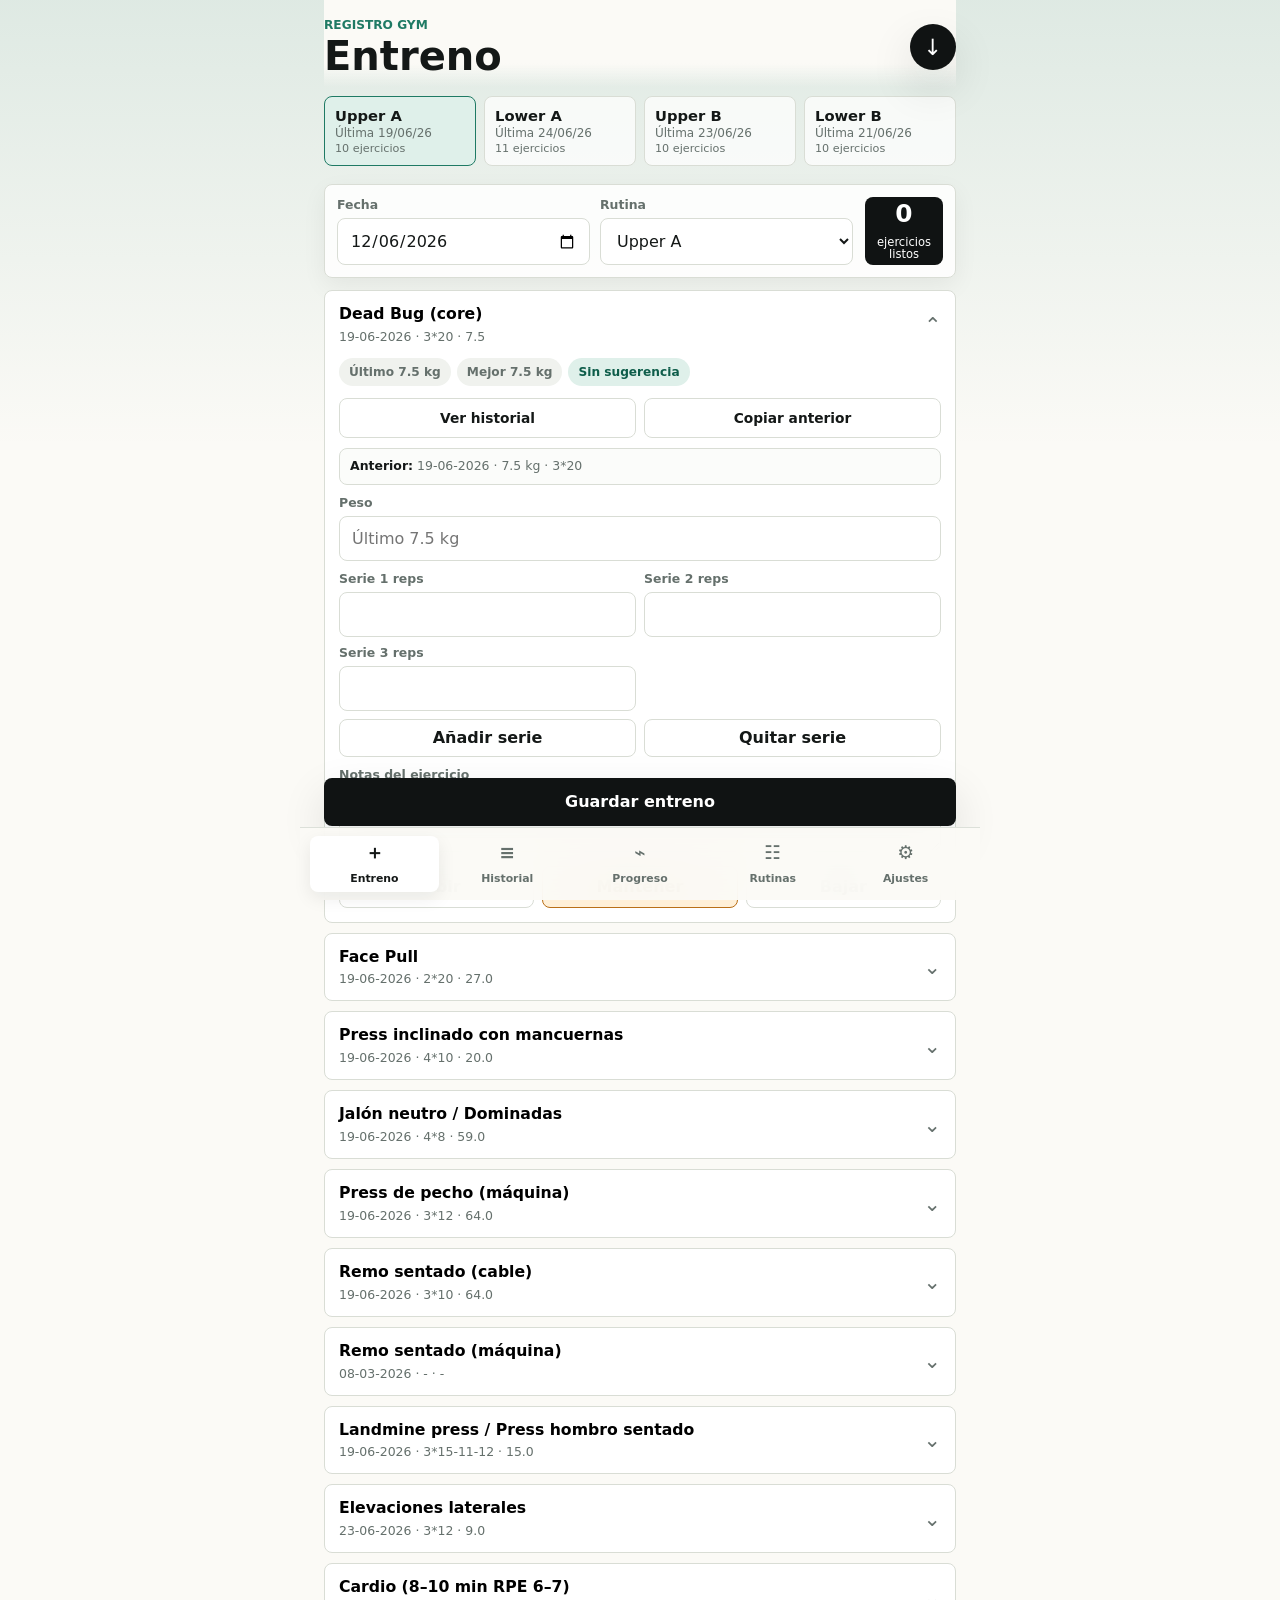
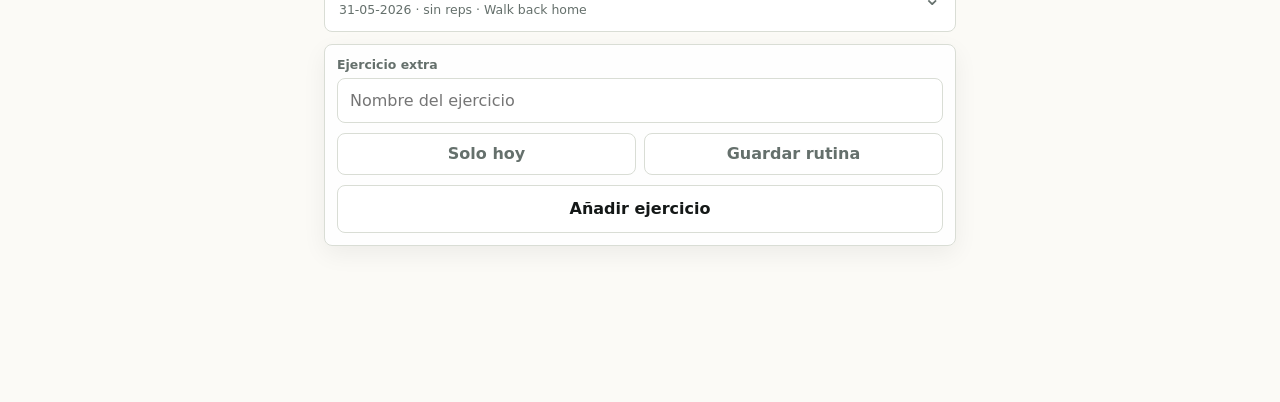
==== index.html @ 93b34e67 "Ejercicios se retraen al completar, ajuste fechas dd-mm-aaaa" ====
<!doctype html>
<html lang="es">
  <head>
    <meta charset="utf-8" />
    <meta name="viewport" content="width=device-width, initial-scale=1, viewport-fit=cover" />
    <meta name="theme-color" content="#101313" />
    <title>Registro Gym</title>
    <link rel="manifest" href="./manifest.webmanifest" />
    <link rel="stylesheet" href="./styles.css?v=20260627-workout-flow" />
  </head>
  <body>
    <div class="app-shell">
      <header class="topbar">
        <div>
          <p class="eyebrow">Registro Gym</p>
          <h1 id="screenTitle">Entreno</h1>
        </div>
        <button class="icon-button" id="exportCsvButton" type="button" aria-label="Exportar CSV" title="Exportar CSV">
          <span aria-hidden="true">↓</span>
        </button>
      </header>

      <main>
        <section class="view is-active" id="workoutView" aria-labelledby="workoutTab">
          <div class="routine-strip" id="routineStrip"></div>

          <section class="session-panel">
            <div class="session-meta">
              <label>
                <span>Fecha</span>
                <input id="sessionDate" type="date" />
              </label>
              <label>
                <span>Rutina</span>
                <select id="routineSelect"></select>
              </label>
            </div>
            <div class="session-summary">
              <strong id="sessionCount">0</strong>
              <span>ejercicios listos</span>
            </div>
          </section>

          <div class="exercise-list" id="exerciseList"></div>

          <section class="add-exercise-panel">
            <label>
              <span>Ejercicio extra</span>
              <input id="sessionExerciseInput" placeholder="Nombre del ejercicio" />
            </label>
            <div class="add-mode-row">
              <button class="decision-button is-selected" id="addForTodayButton" type="button">Solo hoy</button>
              <button class="decision-button" id="addToRoutineButton" type="button">Guardar rutina</button>
            </div>
            <button class="secondary-button" id="addSessionExerciseButton" type="button">Añadir ejercicio</button>
          </section>

          <div class="sticky-actions">
            <button class="primary-button" id="saveSessionButton" type="button">Guardar entreno</button>
          </div>
        </section>

        <section class="view" id="historyView" aria-labelledby="historyTab">
          <div class="search-row">
            <input id="historySearch" type="search" placeholder="Buscar ejercicio o rutina" />
          </div>
          <div class="history-list" id="historyList"></div>
        </section>

        <section class="view" id="progressView" aria-labelledby="progressTab">
          <section class="metrics-panel">
            <label>
              <span>Fecha</span>
              <input id="metricDate" type="date" />
            </label>
            <label>
              <span>Peso corporal</span>
              <input id="bodyWeightInput" inputmode="decimal" placeholder="kg" />
            </label>
            <label>
              <span>Cintura</span>
              <input id="waistInput" inputmode="decimal" placeholder="cm" />
            </label>
            <button class="secondary-button" id="saveMetricButton" type="button">Añadir medida</button>
          </section>
          <div class="chart-wrap">
            <canvas id="bodyChart" width="720" height="360"></canvas>
          </div>
          <div class="metric-list" id="metricList"></div>
        </section>

        <section class="view" id="routinesView" aria-labelledby="routinesTab">
          <section class="settings-panel">
            <h2>Nueva rutina</h2>
            <div class="routine-create-row">
              <input id="newRoutineInput" placeholder="Nombre de rutina" />
              <button class="secondary-button" id="createRoutineButton" type="button">Crear</button>
            </div>
          </section>
          <div class="routine-manager-list" id="routineManagerList"></div>
        </section>

        <section class="view" id="settingsView" aria-labelledby="settingsTab">
          <section class="settings-panel">
            <h2>Datos</h2>
            <p>La app guarda todo en este navegador. Puedes sacar copia o restaurarla cuando cambies de móvil.</p>
            <div class="settings-actions">
              <button class="secondary-button" id="exportJsonButton" type="button">Exportar copia</button>
              <label class="file-button">
                Importar copia
                <input id="importJsonInput" type="file" accept="application/json" />
              </label>
            </div>
          </section>
          <section class="settings-panel">
            <h2>Progresión</h2>
            <p>Marca “subir” cuando completes el rango con buena técnica. La siguiente vez verás una sugerencia automática.</p>
            <div class="progression-grid">
              <label>
                <span>Subida mancuernas</span>
                <input id="dumbbellStep" inputmode="decimal" />
              </label>
              <label>
                <span>Subida máquina/barra</span>
                <input id="machineStep" inputmode="decimal" />
              </label>
            </div>
          </section>
          <section class="settings-panel">
            <h2>Email resumen</h2>
            <p>Después de guardar en este navegador, la app puede abrir un correo ya preparado para enviártelo.</p>
            <label class="toggle-row">
              <input id="emailSummaryEnabled" type="checkbox" />
              <span>Abrir email resumen al guardar</span>
            </label>
          </section>
        </section>
      </main>

      <nav class="tabbar" aria-label="Navegación principal">
        <button class="tab is-active" id="workoutTab" data-view="workoutView" type="button">
          <span aria-hidden="true">＋</span>
          <span>Entreno</span>
        </button>
        <button class="tab" id="historyTab" data-view="historyView" type="button">
          <span aria-hidden="true">≡</span>
          <span>Historial</span>
        </button>
        <button class="tab" id="progressTab" data-view="progressView" type="button">
          <span aria-hidden="true">⌁</span>
          <span>Progreso</span>
        </button>
        <button class="tab" id="routinesTab" data-view="routinesView" type="button">
          <span aria-hidden="true">☷</span>
          <span>Rutinas</span>
        </button>
        <button class="tab" id="settingsTab" data-view="settingsView" type="button">
          <span aria-hidden="true">⚙</span>
          <span>Ajustes</span>
        </button>
      </nav>
    </div>

    <template id="exerciseCardTemplate">
      <article class="exercise-card">
        <button class="exercise-head" type="button">
          <span>
            <strong class="exercise-name"></strong>
            <small class="exercise-stats"></small>
          </span>
          <span class="chevron" aria-hidden="true">⌄</span>
        </button>
        <div class="exercise-body">
          <div class="quick-stats">
            <span class="pill last-pill"></span>
            <span class="pill best-pill"></span>
            <span class="pill suggest-pill"></span>
          </div>
          <div class="exercise-actions">
            <button class="history-button" type="button">Ver historial</button>
            <button class="copy-previous-button" type="button">Copiar anterior</button>
          </div>
          <div class="previous-summary"></div>
          <div class="set-grid">
            <label>
              <span>Peso</span>
              <input class="weight-input" inputmode="decimal" placeholder="kg" />
            </label>
          </div>
          <div class="sets-panel">
            <div class="sets-list"></div>
            <div class="sets-actions">
              <button class="small-action-button add-set-button" type="button">Añadir serie</button>
              <button class="small-action-button remove-set-button" type="button">Quitar serie</button>
            </div>
          </div>
          <div class="legacy-reps"></div>
          <label class="notes-field">
            <span>Notas del ejercicio</span>
            <textarea class="notes-input" rows="2" placeholder="Cambié de máquina, banco a 30°, última serie dura..."></textarea>
          </label>
          <div class="decision-row">
            <button class="decision-button" data-decision="progress" type="button">Subir</button>
            <button class="decision-button" data-decision="hold" type="button">Mantener</button>
            <button class="decision-button" data-decision="deload" type="button">Bajar</button>
          </div>
        </div>
      </article>
    </template>

    <div class="toast" id="toast" role="status" aria-live="polite"></div>
    <div class="modal" id="exerciseModal" aria-hidden="true">
      <div class="modal-backdrop" data-close-modal></div>
      <section class="modal-sheet" role="dialog" aria-modal="true" aria-labelledby="modalTitle">
        <header class="modal-head">
          <div>
            <p class="eyebrow">Historial</p>
            <h2 id="modalTitle"></h2>
          </div>
          <button class="icon-button modal-close" type="button" data-close-modal aria-label="Cerrar" title="Cerrar">×</button>
        </header>
        <div class="exercise-timeline" id="exerciseTimeline"></div>
      </section>
    </div>
    <script src="./seed-history.js?v=20260627-workout-flow"></script>
    <script src="./app.js?v=20260627-workout-flow"></script>
  </body>
</html>
---- styles.css ----
:root {
  color-scheme: light;
  --ink: #141817;
  --muted: #65706c;
  --line: #d9ddd5;
  --paper: #fbfaf6;
  --surface: #ffffff;
  --dark: #101313;
  --accent: #1f7a64;
  --accent-soft: #dff0ea;
  --amber: #b96f18;
  --rose: #b34b55;
  --shadow: 0 18px 45px rgba(19, 24, 23, 0.12);
  font-family: Inter, ui-sans-serif, system-ui, -apple-system, BlinkMacSystemFont, "Segoe UI", sans-serif;
}

* {
  box-sizing: border-box;
}

html {
  min-height: 100%;
  background: var(--paper);
}

body {
  min-height: 100%;
  margin: 0;
  color: var(--ink);
  background:
    linear-gradient(180deg, rgba(31, 122, 100, 0.13), transparent 28rem),
    var(--paper);
}

body.modal-open {
  overflow: hidden;
}

button,
input,
select,
textarea {
  font: inherit;
}

button {
  cursor: pointer;
}

.app-shell {
  width: min(100%, 680px);
  min-height: 100vh;
  margin: 0 auto;
  padding: env(safe-area-inset-top) 16px calc(92px + env(safe-area-inset-bottom));
}

.topbar {
  position: sticky;
  top: 0;
  z-index: 8;
  display: flex;
  align-items: center;
  justify-content: space-between;
  gap: 16px;
  padding: 18px 0 12px;
  background: linear-gradient(180deg, var(--paper) 72%, rgba(244, 241, 235, 0));
}

.eyebrow {
  margin: 0 0 4px;
  color: var(--accent);
  font-size: 0.76rem;
  font-weight: 800;
  letter-spacing: 0;
  text-transform: uppercase;
}

h1,
h2,
p {
  margin-top: 0;
}

h1 {
  margin-bottom: 0;
  font-size: clamp(1.75rem, 8vw, 2.5rem);
  line-height: 1;
  letter-spacing: 0;
}

h2 {
  font-size: 1rem;
  margin-bottom: 8px;
}

.icon-button {
  display: grid;
  width: 46px;
  height: 46px;
  place-items: center;
  border: 0;
  border-radius: 50%;
  color: #fff;
  background: var(--dark);
  box-shadow: var(--shadow);
  font-size: 1.4rem;
}

.view {
  display: none;
}

.view.is-active {
  display: block;
}

.routine-strip {
  display: grid;
  grid-auto-flow: column;
  grid-auto-columns: minmax(132px, 1fr);
  gap: 8px;
  margin: 8px -16px 14px;
  padding: 0 16px 4px;
  overflow-x: auto;
  scrollbar-width: none;
}

.routine-chip {
  min-height: 70px;
  border: 1px solid var(--line);
  border-radius: 8px;
  padding: 9px 10px;
  color: var(--muted);
  background: rgba(255, 255, 255, 0.72);
  text-align: left;
}

.routine-chip strong,
.routine-chip span,
.routine-chip small {
  display: block;
}

.routine-chip strong {
  color: var(--ink);
  font-size: 0.92rem;
}

.routine-chip span {
  margin-top: 2px;
  font-size: 0.75rem;
}

.routine-chip small {
  margin-top: 2px;
  color: var(--muted);
  font-size: 0.7rem;
}

.routine-chip.is-active {
  border-color: var(--accent);
  background: var(--accent-soft);
}

.session-panel,
.metrics-panel,
.settings-panel,
.add-exercise-panel,
.routine-manager-card {
  border: 1px solid var(--line);
  border-radius: 8px;
  background: rgba(255, 255, 255, 0.86);
  box-shadow: 0 8px 24px rgba(19, 24, 23, 0.06);
}

.session-panel {
  display: grid;
  grid-template-columns: 1fr auto;
  gap: 12px;
  align-items: stretch;
  margin-bottom: 12px;
  padding: 12px;
}

.session-meta,
.progression-grid {
  display: grid;
  grid-template-columns: 1fr 1fr;
  gap: 10px;
}

.session-meta {
  grid-template-columns: 1fr 1fr;
}

label span {
  display: block;
  margin-bottom: 6px;
  color: var(--muted);
  font-size: 0.78rem;
  font-weight: 700;
}

input,
select,
textarea {
  width: 100%;
  border: 1px solid var(--line);
  border-radius: 8px;
  padding: 12px;
  color: var(--ink);
  background: #fff;
  outline: none;
}

textarea {
  resize: vertical;
}

input:focus,
select:focus,
textarea:focus {
  border-color: var(--accent);
  box-shadow: 0 0 0 3px rgba(31, 122, 100, 0.14);
}

.session-summary {
  display: grid;
  grid-column: 2;
  grid-row: 1;
  min-width: 78px;
  place-items: center;
  border-radius: 8px;
  color: #fff;
  background: var(--dark);
  text-align: center;
}

.session-summary strong {
  font-size: 1.55rem;
  line-height: 1;
}

.session-summary span {
  max-width: 64px;
  font-size: 0.72rem;
  line-height: 1.05;
}

.exercise-list,
.history-list,
.metric-list,
.routine-manager-list {
  display: grid;
  gap: 10px;
}

.exercise-card {
  border: 1px solid var(--line);
  border-radius: 8px;
  overflow: hidden;
  background: var(--surface);
}

.exercise-card.is-complete {
  border-color: #1f7a64;
  background: #f2fbf6;
  box-shadow: 0 8px 24px rgba(31, 122, 100, 0.12);
}

.exercise-card.is-complete .exercise-head {
  background: #dff0ea;
}

.exercise-card.is-complete .exercise-name::after {
  content: " ✓";
  color: #0e5d4a;
}

.exercise-card.is-complete .exercise-stats {
  color: #0e5d4a;
  font-weight: 800;
}

.exercise-stats .complete-label {
  color: #0e5d4a;
}

.exercise-stats .status-badge {
  display: inline-flex;
  margin: 3px 4px 0;
  vertical-align: middle;
}

.exercise-head {
  display: flex;
  width: 100%;
  align-items: center;
  justify-content: space-between;
  gap: 14px;
  border: 0;
  padding: 14px;
  background: transparent;
  text-align: left;
}

.exercise-name,
.exercise-stats {
  display: block;
}

.exercise-name {
  font-size: 0.98rem;
  line-height: 1.2;
}

.exercise-stats {
  margin-top: 5px;
  color: var(--muted);
  font-size: 0.78rem;
}

.chevron {
  flex: 0 0 auto;
  color: var(--muted);
  font-size: 1.3rem;
}

.exercise-card.is-open .chevron {
  transform: rotate(180deg);
}

.exercise-body {
  display: none;
  padding: 0 14px 14px;
}

.exercise-card.is-open .exercise-body {
  display: block;
}

.quick-stats {
  display: flex;
  flex-wrap: wrap;
  gap: 6px;
  margin-bottom: 12px;
}

.exercise-actions {
  display: grid;
  grid-template-columns: 1fr 1fr;
  gap: 8px;
  margin-bottom: 10px;
}

.history-button,
.copy-previous-button {
  display: inline-flex;
  width: 100%;
  min-height: 40px;
  align-items: center;
  justify-content: center;
  border: 1px solid var(--line);
  border-radius: 8px;
  color: var(--ink);
  background: #fff;
  font-size: 0.86rem;
  font-weight: 850;
}

.copy-previous-button:disabled {
  color: #9aa29e;
  background: #f2f4f1;
}

.previous-summary,
.legacy-reps {
  margin-bottom: 10px;
  border: 1px solid var(--line);
  border-radius: 8px;
  padding: 9px 10px;
  color: var(--muted);
  background: #fbfcfa;
  font-size: 0.78rem;
  line-height: 1.35;
}

.previous-summary strong,
.legacy-reps strong {
  color: var(--ink);
}

.previous-summary small {
  display: block;
  margin-top: 4px;
}

.pill {
  border-radius: 999px;
  padding: 7px 10px;
  color: var(--muted);
  background: #f0f2ee;
  font-size: 0.76rem;
  font-weight: 700;
}

.suggest-pill {
  color: #0e5d4a;
  background: var(--accent-soft);
}

.set-grid {
  display: grid;
  grid-template-columns: 1fr;
  gap: 10px;
}

.sets-panel {
  display: grid;
  gap: 8px;
  margin-top: 10px;
}

.sets-list {
  display: grid;
  grid-template-columns: repeat(2, minmax(0, 1fr));
  gap: 8px;
}

.set-reps-row {
  min-width: 0;
}

.sets-actions {
  display: grid;
  grid-template-columns: 1fr 1fr;
  gap: 8px;
}

.small-action-button {
  min-height: 38px;
  border: 1px solid var(--line);
  border-radius: 8px;
  color: var(--ink);
  background: #fff;
  font-weight: 800;
}

.small-action-button:disabled {
  color: #9aa29e;
  background: #f2f4f1;
}

.notes-field {
  display: block;
  margin-top: 10px;
}

.decision-row {
  display: grid;
  grid-template-columns: repeat(3, 1fr);
  gap: 8px;
  margin-top: 10px;
}

.add-exercise-panel {
  display: grid;
  gap: 10px;
  margin-top: 12px;
  padding: 12px;
}

.add-mode-row {
  display: grid;
  grid-template-columns: 1fr 1fr;
  gap: 8px;
}

.decision-button {
  min-height: 42px;
  border: 1px solid var(--line);
  border-radius: 8px;
  color: var(--muted);
  background: #fff;
  font-weight: 800;
}

.decision-button.is-selected[data-decision="progress"] {
  border-color: var(--accent);
  color: #0e5d4a;
  background: var(--accent-soft);
}

.decision-button.is-selected[data-decision="hold"] {
  border-color: var(--amber);
  color: #7c4708;
  background: #fff0d8;
}

.decision-button.is-selected[data-decision="deload"] {
  border-color: var(--rose);
  color: #7d2f37;
  background: #ffe5e8;
}

.sticky-actions {
  position: sticky;
  bottom: calc(74px + env(safe-area-inset-bottom));
  z-index: 5;
  margin-top: 16px;
}

.primary-button,
.secondary-button,
.file-button {
  display: inline-flex;
  min-height: 48px;
  align-items: center;
  justify-content: center;
  border-radius: 8px;
  padding: 0 16px;
  font-weight: 850;
}

.primary-button {
  width: 100%;
  border: 0;
  color: #fff;
  background: var(--dark);
  box-shadow: var(--shadow);
}

.secondary-button,
.file-button {
  border: 1px solid var(--line);
  color: var(--ink);
  background: #fff;
}

.search-row {
  margin-bottom: 12px;
}

.history-item,
.metric-item {
  border: 1px solid var(--line);
  border-radius: 8px;
  padding: 12px;
  background: var(--surface);
}

.history-top,
.metric-item {
  display: flex;
  align-items: flex-start;
  justify-content: space-between;
  gap: 12px;
}

.history-top strong {
  display: block;
  line-height: 1.2;
}

.history-top small,
.history-detail,
.metric-item span {
  color: var(--muted);
  font-size: 0.8rem;
}

.history-detail {
  margin-top: 8px;
}

.status-badge {
  flex: 0 0 auto;
  border-radius: 999px;
  padding: 5px 8px;
  background: #f0f2ee;
  font-size: 0.72rem;
  font-weight: 800;
}

.status-progress {
  color: #0e5d4a;
  background: var(--accent-soft);
}

.status-hold {
  color: #7c4708;
  background: #fff0d8;
}

.status-deload {
  color: #7d2f37;
  background: #ffe5e8;
}

.metrics-panel,
.settings-panel {
  display: grid;
  gap: 10px;
  margin-bottom: 12px;
  padding: 12px;
}

.chart-wrap {
  margin-bottom: 12px;
  border: 1px solid var(--line);
  border-radius: 8px;
  padding: 10px;
  background: var(--surface);
}

canvas {
  display: block;
  width: 100%;
  height: auto;
}

.settings-panel p {
  margin-bottom: 4px;
  color: var(--muted);
  line-height: 1.45;
}

.settings-actions {
  display: grid;
  grid-template-columns: 1fr 1fr;
  gap: 10px;
}

.toggle-row {
  display: grid;
  grid-template-columns: auto 1fr;
  gap: 10px;
  align-items: center;
  border: 1px solid var(--line);
  border-radius: 8px;
  padding: 12px;
  background: #fff;
}

.toggle-row input {
  width: 20px;
  height: 20px;
}

.toggle-row span {
  margin: 0;
  color: var(--ink);
  font-size: 0.9rem;
}

.routine-create-row {
  display: grid;
  grid-template-columns: 1fr auto;
  gap: 10px;
}

.routine-manager-card {
  display: grid;
  gap: 10px;
  padding: 12px;
}

.routine-manager-head {
  display: grid;
  grid-template-columns: 1fr auto;
  gap: 8px;
  align-items: center;
}

.routine-exercise-list {
  display: grid;
  gap: 6px;
}

.routine-exercise-row {
  display: grid;
  grid-template-columns: 1fr auto;
  gap: 8px;
  align-items: center;
  border: 1px solid var(--line);
  border-radius: 8px;
  padding: 8px 8px 8px 10px;
  background: #fff;
}

.routine-exercise-row span {
  min-width: 0;
  overflow-wrap: anywhere;
  font-size: 0.88rem;
  line-height: 1.25;
}

.small-icon-button {
  display: grid;
  width: 34px;
  height: 34px;
  place-items: center;
  border: 1px solid var(--line);
  border-radius: 8px;
  color: var(--muted);
  background: #fff;
  font-weight: 900;
}

.routine-add-row {
  display: grid;
  grid-template-columns: 1fr auto;
  gap: 8px;
}

.file-button input {
  display: none;
}

.tabbar {
  position: fixed;
  right: 0;
  bottom: 0;
  left: 0;
  z-index: 10;
  display: grid;
  grid-template-columns: repeat(5, 1fr);
  gap: 4px;
  width: min(100%, 680px);
  margin: 0 auto;
  padding: 8px 10px calc(8px + env(safe-area-inset-bottom));
  border-top: 1px solid rgba(217, 221, 213, 0.9);
  background: rgba(251, 250, 246, 0.94);
  backdrop-filter: blur(18px);
}

.tab {
  display: grid;
  min-width: 0;
  min-height: 56px;
  place-items: center;
  border: 0;
  border-radius: 8px;
  color: var(--muted);
  background: transparent;
  font-size: 0.68rem;
  font-weight: 800;
}

.tab span:first-child {
  font-size: 1.18rem;
  line-height: 1;
}

.tab.is-active {
  color: var(--ink);
  background: #fff;
  box-shadow: 0 6px 18px rgba(19, 24, 23, 0.08);
}

.toast {
  position: fixed;
  right: 16px;
  bottom: calc(90px + env(safe-area-inset-bottom));
  left: 16px;
  z-index: 20;
  display: none;
  max-width: 480px;
  margin: 0 auto;
  border-radius: 8px;
  padding: 12px 14px;
  color: #fff;
  background: var(--dark);
  box-shadow: var(--shadow);
  text-align: center;
  font-weight: 800;
}

.toast.is-visible {
  display: block;
}

.modal {
  position: fixed;
  inset: 0;
  z-index: 30;
  display: none;
}

.modal.is-open {
  display: block;
}

.modal-backdrop {
  position: absolute;
  inset: 0;
  background: rgba(16, 19, 19, 0.48);
}

.modal-sheet {
  position: absolute;
  right: 0;
  bottom: 0;
  left: 0;
  display: grid;
  grid-template-rows: auto 1fr;
  width: min(100%, 680px);
  max-height: min(78vh, 720px);
  margin: 0 auto;
  border-radius: 8px 8px 0 0;
  background: var(--paper);
  box-shadow: 0 -24px 60px rgba(16, 19, 19, 0.24);
  overflow: hidden;
}

.modal-head {
  display: flex;
  align-items: flex-start;
  justify-content: space-between;
  gap: 12px;
  padding: 16px;
  border-bottom: 1px solid var(--line);
  background: rgba(255, 255, 255, 0.84);
}

.modal-head h2 {
  margin-bottom: 0;
  font-size: 1.08rem;
  line-height: 1.2;
}

.modal-close {
  width: 42px;
  height: 42px;
  box-shadow: none;
  font-size: 1.35rem;
}

.exercise-timeline {
  display: grid;
  align-content: start;
  gap: 8px;
  padding: 12px 16px calc(18px + env(safe-area-inset-bottom));
  overflow-y: auto;
}

.timeline-row,
.timeline-empty {
  border: 1px solid var(--line);
  border-radius: 8px;
  background: var(--surface);
}

.timeline-row {
  display: grid;
  grid-template-columns: minmax(74px, 0.7fr) minmax(0, 1.4fr) auto;
  gap: 10px;
  align-items: start;
  padding: 12px;
}

.timeline-date strong,
.timeline-date span,
.timeline-main strong,
.timeline-main span,
.timeline-main small {
  display: block;
}

.timeline-date strong {
  font-size: 0.92rem;
}

.timeline-date span,
.timeline-main span,
.timeline-main small {
  color: var(--muted);
  font-size: 0.78rem;
  line-height: 1.25;
}

.timeline-main strong {
  margin-bottom: 3px;
  font-size: 1rem;
}

.timeline-main small {
  margin-top: 5px;
}

.timeline-empty {
  padding: 16px;
  color: var(--muted);
  text-align: center;
}

@media (min-width: 620px) {
  .app-shell {
    padding-right: 24px;
    padding-left: 24px;
  }

  .routine-strip {
    margin-right: -24px;
    margin-left: -24px;
    padding-right: 24px;
    padding-left: 24px;
  }
}

@media (max-width: 390px) {
  .session-panel,
  .session-meta,
  .sets-list,
  .settings-actions,
  .progression-grid,
  .routine-create-row,
  .routine-manager-head,
  .routine-add-row {
    grid-template-columns: 1fr;
  }

  .session-summary {
    grid-column: auto;
    grid-row: auto;
    min-height: 64px;
  }

  .timeline-row {
    grid-template-columns: 1fr;
  }

  .timeline-row .status-badge {
    justify-self: start;
  }
}
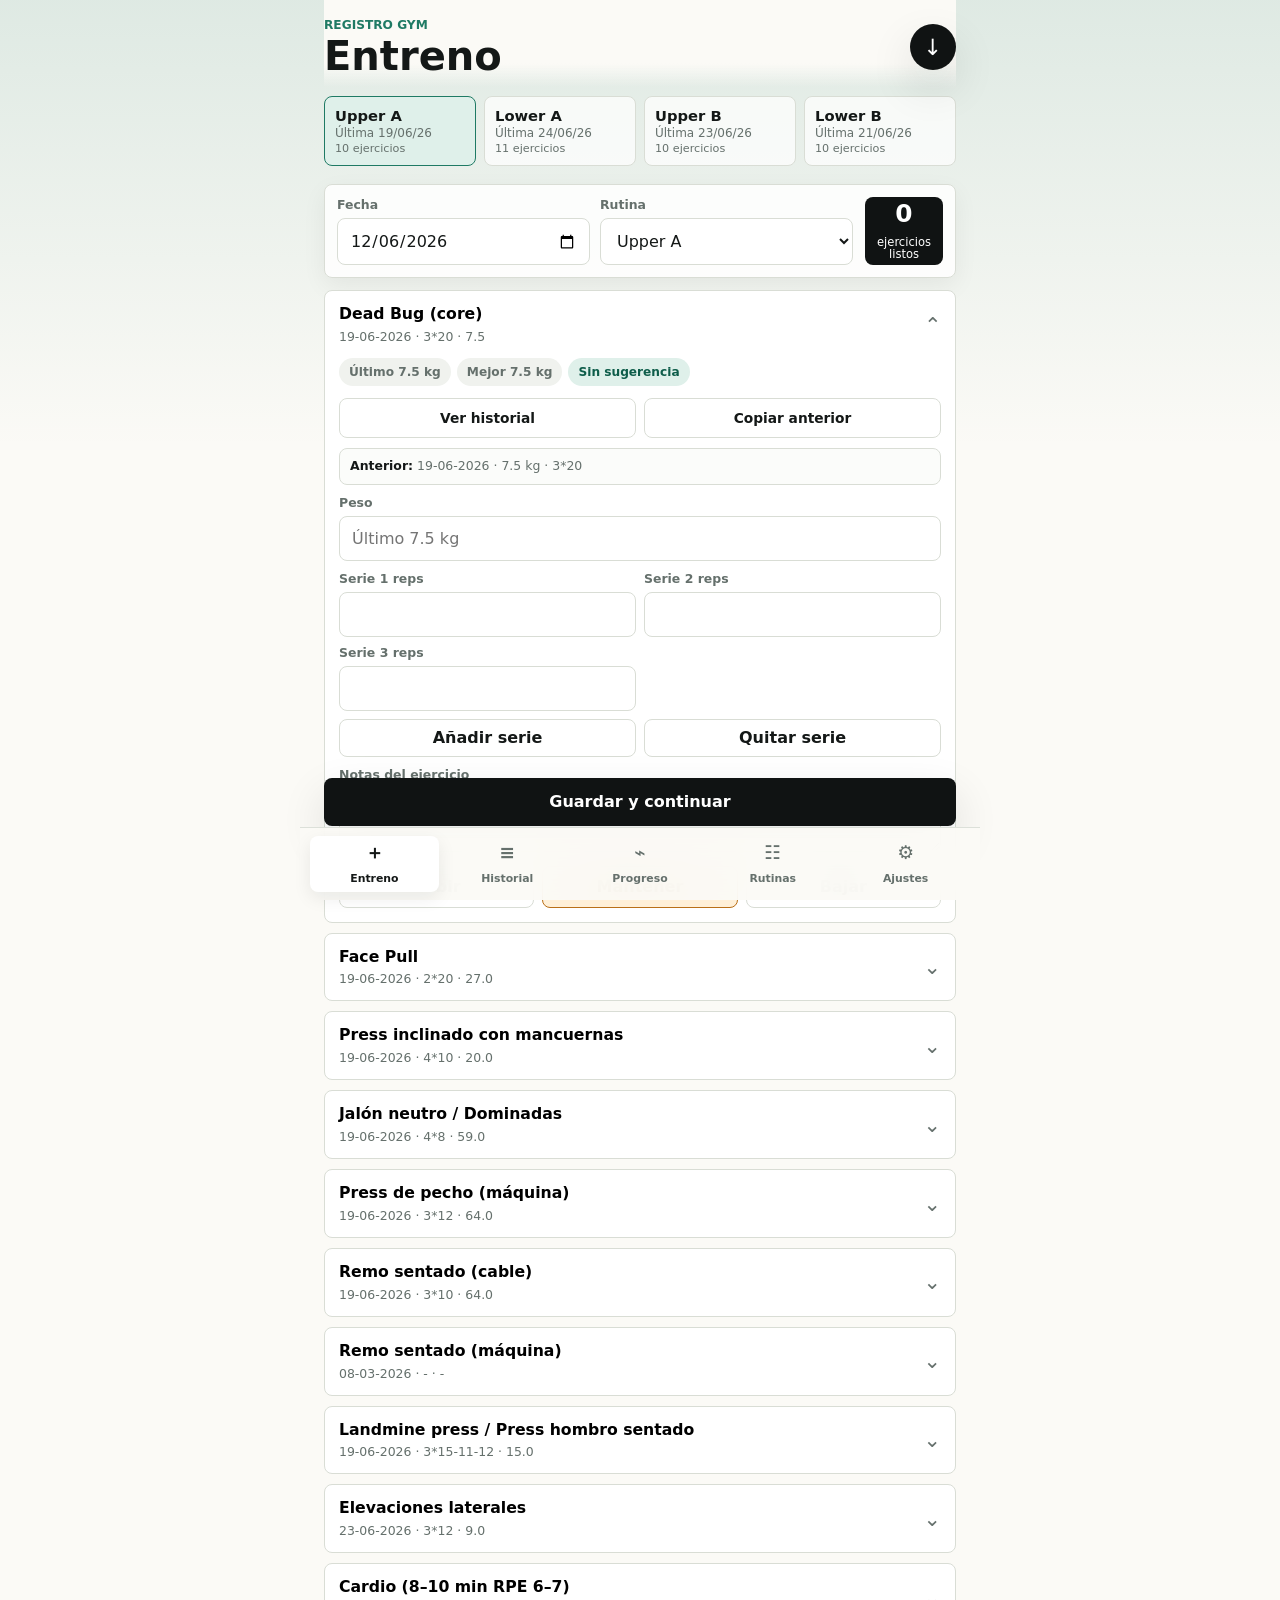
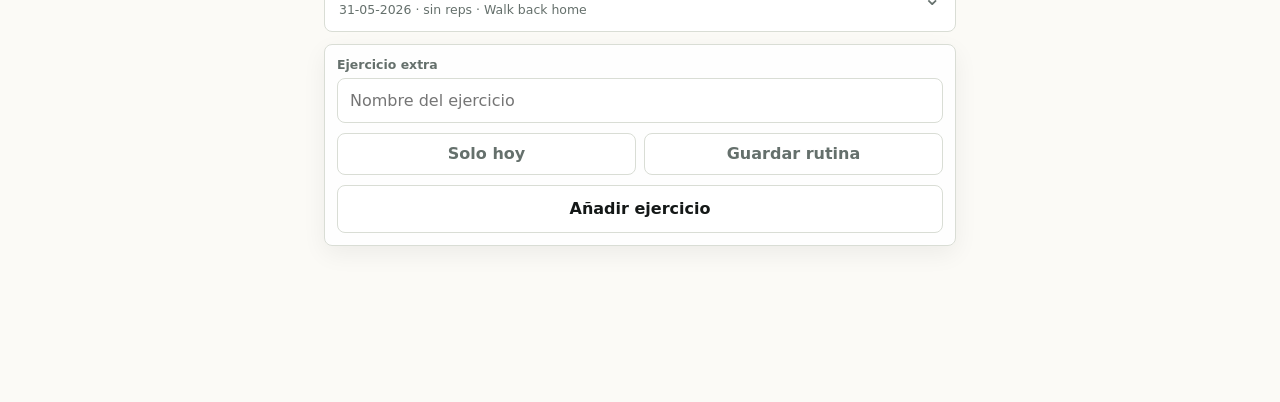
==== commit 51d22fe3: "Add responsive save checkpoint flow" ====
--- a/index.html
+++ b/index.html
@@ -6,7 +6,7 @@
     <meta name="theme-color" content="#101313" />
     <title>Registro Gym</title>
     <link rel="manifest" href="./manifest.webmanifest" />
-    <link rel="stylesheet" href="./styles.css?v=20260627-workout-flow" />
+    <link rel="stylesheet" href="./styles.css?v=20260628-save-flow-preview" />
   </head>
   <body>
     <div class="app-shell">
@@ -56,7 +56,8 @@
           </section>
 
           <div class="sticky-actions">
-            <button class="primary-button" id="saveSessionButton" type="button">Guardar entreno</button>
+            <button class="primary-button" id="saveProgressButton" type="button">Guardar y continuar</button>
+            <button class="secondary-button finish-button" id="finishSessionButton" type="button" hidden>Guardar y terminar</button>
           </div>
         </section>
 
@@ -222,7 +223,7 @@
         <div class="exercise-timeline" id="exerciseTimeline"></div>
       </section>
     </div>
-    <script src="./seed-history.js?v=20260627-workout-flow"></script>
-    <script src="./app.js?v=20260627-workout-flow"></script>
+    <script src="./seed-history.js?v=20260628-save-flow-preview"></script>
+    <script src="./app.js?v=20260628-save-flow-preview"></script>
   </body>
 </html>
--- a/styles.css
+++ b/styles.css
@@ -205,6 +205,8 @@
 select,
 textarea {
   width: 100%;
+  max-width: 100%;
+  box-sizing: border-box;
   border: 1px solid var(--line);
   border-radius: 8px;
   padding: 12px;
@@ -507,6 +509,8 @@
   position: sticky;
   bottom: calc(74px + env(safe-area-inset-bottom));
   z-index: 5;
+  display: grid;
+  gap: 8px;
   margin-top: 16px;
 }
 
@@ -528,6 +532,10 @@
   color: #fff;
   background: var(--dark);
   box-shadow: var(--shadow);
+}
+
+.finish-button[hidden] {
+  display: none;
 }
 
 .secondary-button,
@@ -905,6 +913,29 @@
     margin-left: -24px;
     padding-right: 24px;
     padding-left: 24px;
+  }
+}
+
+@media (max-width: 767px) {
+  .session-panel {
+    grid-template-columns: minmax(0, 1fr);
+  }
+
+  .session-meta {
+    grid-template-columns: repeat(2, minmax(0, 1fr));
+    min-width: 0;
+  }
+
+  .session-meta label,
+  .session-meta input,
+  .session-meta select {
+    min-width: 0;
+  }
+
+  .session-summary {
+    grid-column: auto;
+    grid-row: auto;
+    min-height: 64px;
   }
 }
 
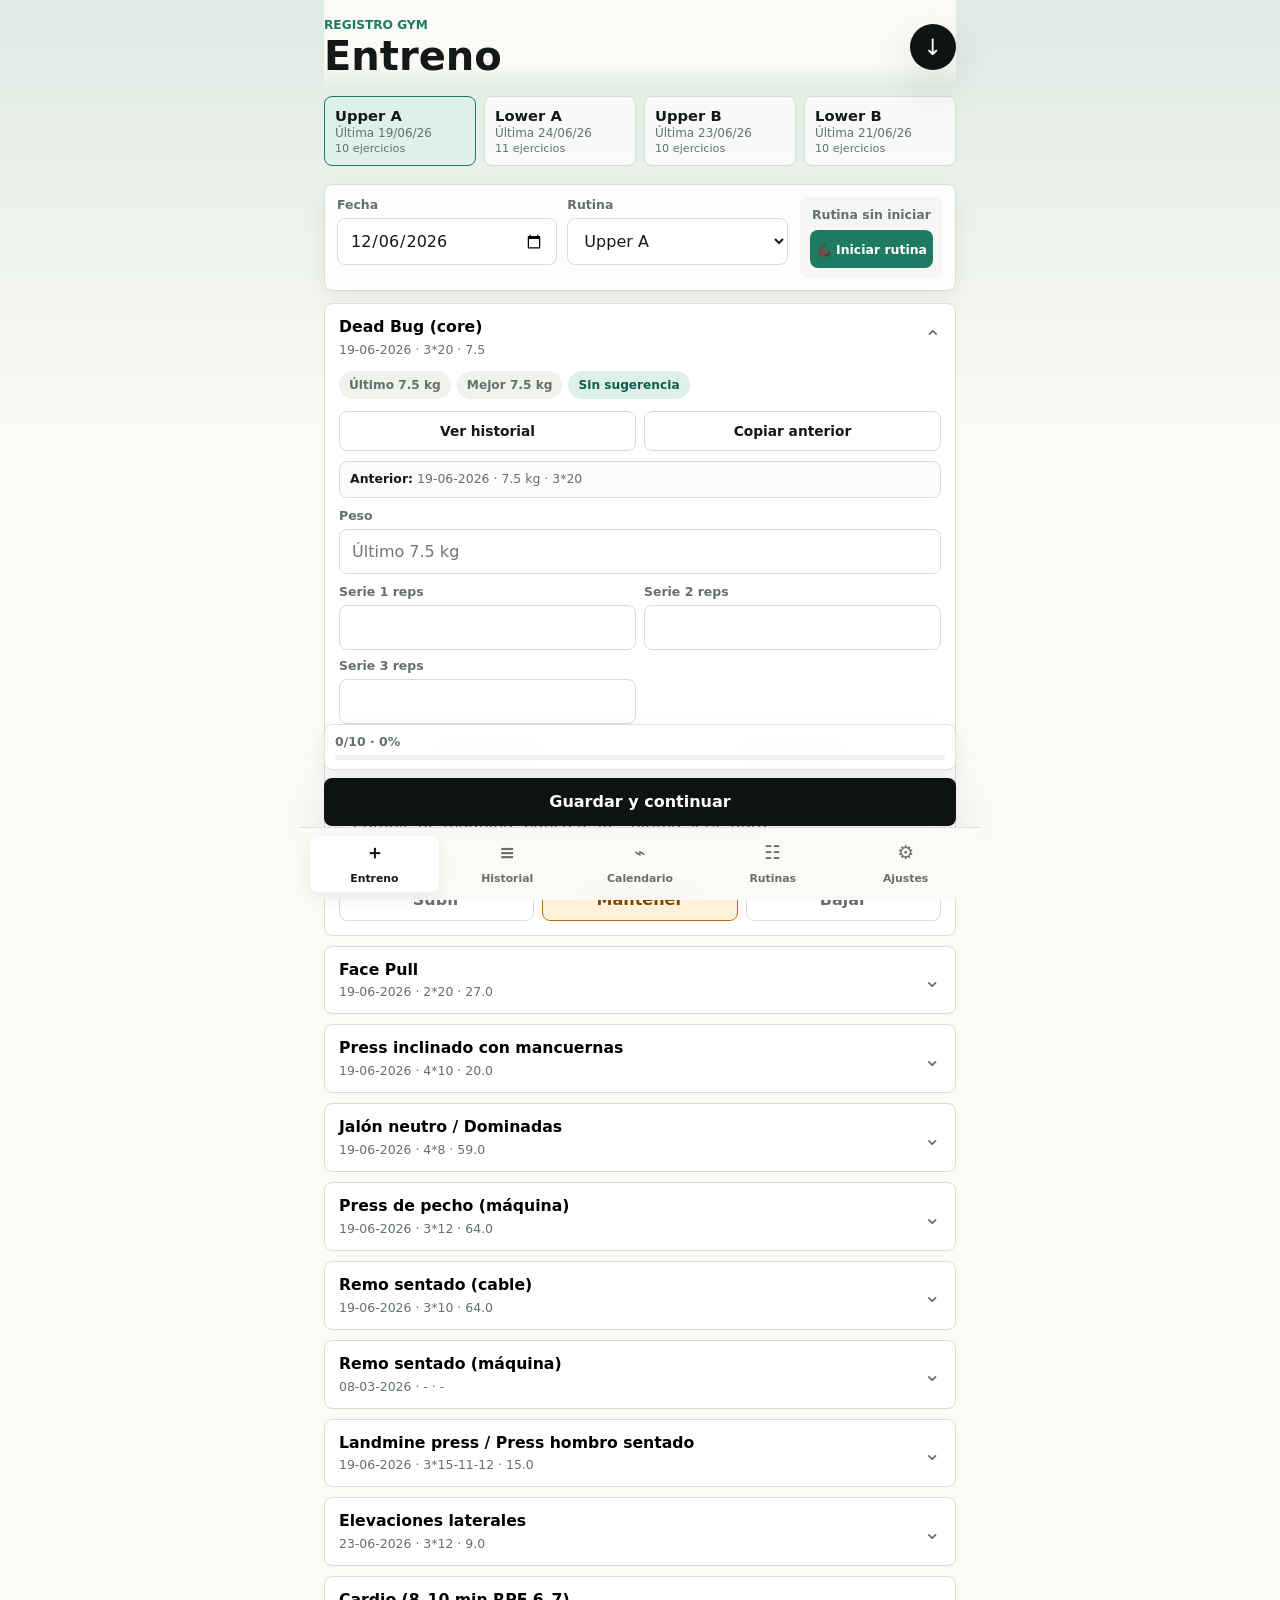
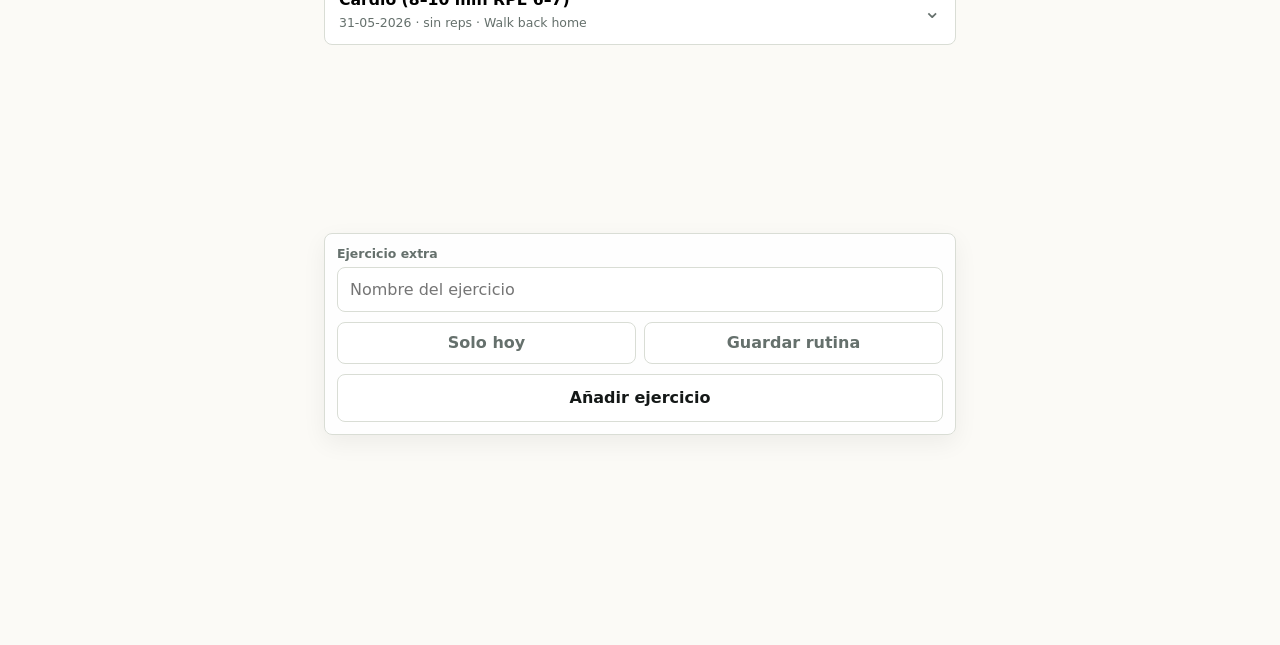
==== commit d27fe2ad: "Promote workout app preview to main" ====
--- a/index.html
+++ b/index.html
@@ -6,7 +6,7 @@
     <meta name="theme-color" content="#101313" />
     <title>Registro Gym</title>
     <link rel="manifest" href="./manifest.webmanifest" />
-    <link rel="stylesheet" href="./styles.css?v=20260628-save-flow-preview" />
+    <link rel="stylesheet" href="./styles.css?v=20260629-main-release" />
   </head>
   <body>
     <div class="app-shell">
@@ -35,9 +35,18 @@
                 <select id="routineSelect"></select>
               </label>
             </div>
-            <div class="session-summary">
-              <strong id="sessionCount">0</strong>
-              <span>ejercicios listos</span>
+            <div class="session-start-panel" id="sessionStartPanel">
+              <span id="sessionStartStatus">Rutina sin iniciar</span>
+              <button class="start-session-button" id="startSessionButton" type="button">💪🏿 Iniciar rutina</button>
+            </div>
+          </section>
+
+          <section class="long-session-alert" id="longSessionAlert" hidden>
+            <strong>Sesión activa desde hace más de 70 min.</strong>
+            <span>Revisa si quieres guardar y terminar esta rutina.</span>
+            <div>
+              <button class="secondary-button" id="longSessionFinishButton" type="button">Guardar y terminar</button>
+              <button class="secondary-button" id="longSessionContinueButton" type="button">Seguir entrenando</button>
             </div>
           </section>
 
@@ -56,6 +65,14 @@
           </section>
 
           <div class="sticky-actions">
+            <div class="sticky-progress" aria-live="polite">
+              <div class="sticky-progress-meta">
+                <span id="stickyProgressText">0/0 · 0%</span>
+              </div>
+              <div class="sticky-progress-track" aria-hidden="true">
+                <span id="stickyProgressFill"></span>
+              </div>
+            </div>
             <button class="primary-button" id="saveProgressButton" type="button">Guardar y continuar</button>
             <button class="secondary-button finish-button" id="finishSessionButton" type="button" hidden>Guardar y terminar</button>
           </div>
@@ -69,25 +86,18 @@
         </section>
 
         <section class="view" id="progressView" aria-labelledby="progressTab">
-          <section class="metrics-panel">
-            <label>
-              <span>Fecha</span>
-              <input id="metricDate" type="date" />
-            </label>
-            <label>
-              <span>Peso corporal</span>
-              <input id="bodyWeightInput" inputmode="decimal" placeholder="kg" />
-            </label>
-            <label>
-              <span>Cintura</span>
-              <input id="waistInput" inputmode="decimal" placeholder="cm" />
-            </label>
-            <button class="secondary-button" id="saveMetricButton" type="button">Añadir medida</button>
-          </section>
-          <div class="chart-wrap">
-            <canvas id="bodyChart" width="720" height="360"></canvas>
-          </div>
-          <div class="metric-list" id="metricList"></div>
+          <section class="calendar-panel">
+            <div class="calendar-toolbar">
+              <button class="small-icon-button" id="prevMonthButton" type="button" aria-label="Mes anterior" title="Mes anterior">‹</button>
+              <label>
+                <span>Mes</span>
+                <input id="calendarMonthInput" type="month" />
+              </label>
+              <button class="small-icon-button" id="nextMonthButton" type="button" aria-label="Mes siguiente" title="Mes siguiente">›</button>
+            </div>
+            <div class="calendar-grid" id="calendarGrid" aria-label="Calendario mensual"></div>
+          </section>
+          <div class="month-workout-list" id="monthWorkoutList"></div>
         </section>
 
         <section class="view" id="routinesView" aria-labelledby="routinesTab">
@@ -149,7 +159,7 @@
         </button>
         <button class="tab" id="progressTab" data-view="progressView" type="button">
           <span aria-hidden="true">⌁</span>
-          <span>Progreso</span>
+          <span>Calendario</span>
         </button>
         <button class="tab" id="routinesTab" data-view="routinesView" type="button">
           <span aria-hidden="true">☷</span>
@@ -223,7 +233,7 @@
         <div class="exercise-timeline" id="exerciseTimeline"></div>
       </section>
     </div>
-    <script src="./seed-history.js?v=20260628-save-flow-preview"></script>
-    <script src="./app.js?v=20260628-save-flow-preview"></script>
+    <script src="./seed-history.js?v=20260629-main-release"></script>
+    <script src="./app.js?v=20260629-main-release"></script>
   </body>
 </html>
--- a/styles.css
+++ b/styles.css
@@ -163,7 +163,7 @@
 }
 
 .session-panel,
-.metrics-panel,
+.calendar-panel,
 .settings-panel,
 .add-exercise-panel,
 .routine-manager-card {
@@ -226,27 +226,54 @@
   box-shadow: 0 0 0 3px rgba(31, 122, 100, 0.14);
 }
 
-.session-summary {
-  display: grid;
-  grid-column: 2;
-  grid-row: 1;
-  min-width: 78px;
-  place-items: center;
+.session-start-panel {
+  display: grid;
+  min-width: 138px;
+  align-content: center;
+  gap: 8px;
+  border-radius: 8px;
+  padding: 10px;
+  color: var(--muted);
+  background: #f5f7f4;
+  text-align: center;
+  font-size: 0.78rem;
+  font-weight: 850;
+}
+
+.session-start-panel.is-started {
+  color: #0e5d4a;
+  background: var(--accent-soft);
+}
+
+.start-session-button {
+  min-height: 38px;
+  border: 0;
   border-radius: 8px;
   color: #fff;
-  background: var(--dark);
-  text-align: center;
-}
-
-.session-summary strong {
-  font-size: 1.55rem;
-  line-height: 1;
-}
-
-.session-summary span {
-  max-width: 64px;
-  font-size: 0.72rem;
-  line-height: 1.05;
+  background: var(--accent);
+  font-weight: 900;
+}
+
+.long-session-alert {
+  display: grid;
+  gap: 8px;
+  margin: -4px 0 12px;
+  border: 1px solid #f0c46d;
+  border-radius: 8px;
+  padding: 10px;
+  color: #6f4308;
+  background: #fff8e8;
+  font-size: 0.82rem;
+}
+
+.long-session-alert[hidden] {
+  display: none;
+}
+
+.long-session-alert div {
+  display: grid;
+  grid-template-columns: 1fr 1fr;
+  gap: 8px;
 }
 
 .exercise-list,
@@ -255,6 +282,10 @@
 .routine-manager-list {
   display: grid;
   gap: 10px;
+}
+
+#workoutView .exercise-list {
+  padding-bottom: clamp(8rem, 20vh, 11rem);
 }
 
 .exercise-card {
@@ -514,6 +545,42 @@
   margin-top: 16px;
 }
 
+.sticky-progress {
+  display: grid;
+  gap: 6px;
+  border: 1px solid rgba(217, 221, 213, 0.88);
+  border-radius: 8px;
+  padding: 9px 10px;
+  background: rgba(255, 255, 255, 0.94);
+  box-shadow: 0 8px 22px rgba(19, 24, 23, 0.08);
+  backdrop-filter: blur(14px);
+}
+
+.sticky-progress-meta {
+  display: flex;
+  align-items: center;
+  justify-content: space-between;
+  color: var(--muted);
+  font-size: 0.78rem;
+  font-weight: 850;
+}
+
+.sticky-progress-track {
+  height: 5px;
+  border-radius: 999px;
+  background: #eef1ed;
+  overflow: hidden;
+}
+
+.sticky-progress-track span {
+  display: block;
+  width: 0%;
+  height: 100%;
+  border-radius: inherit;
+  background: var(--accent);
+  transition: width 180ms ease;
+}
+
 .primary-button,
 .secondary-button,
 .file-button {
@@ -549,16 +616,14 @@
   margin-bottom: 12px;
 }
 
-.history-item,
-.metric-item {
+.history-item {
   border: 1px solid var(--line);
   border-radius: 8px;
   padding: 12px;
   background: var(--surface);
 }
 
-.history-top,
-.metric-item {
+.history-top {
   display: flex;
   align-items: flex-start;
   justify-content: space-between;
@@ -571,14 +636,26 @@
 }
 
 .history-top small,
-.history-detail,
-.metric-item span {
+.history-detail {
   color: var(--muted);
   font-size: 0.8rem;
 }
 
 .history-detail {
   margin-top: 8px;
+}
+
+.history-actions {
+  display: inline-flex;
+  flex: 0 0 auto;
+  align-items: center;
+  gap: 6px;
+}
+
+.history-delete-button {
+  width: 30px;
+  height: 30px;
+  color: #7d2f37;
 }
 
 .status-badge {
@@ -605,7 +682,7 @@
   background: #ffe5e8;
 }
 
-.metrics-panel,
+.calendar-panel,
 .settings-panel {
   display: grid;
   gap: 10px;
@@ -613,18 +690,109 @@
   padding: 12px;
 }
 
-.chart-wrap {
-  margin-bottom: 12px;
-  border: 1px solid var(--line);
-  border-radius: 8px;
-  padding: 10px;
+.calendar-toolbar {
+  display: grid;
+  grid-template-columns: auto minmax(0, 1fr) auto;
+  gap: 8px;
+  align-items: end;
+}
+
+.calendar-grid {
+  display: grid;
+  grid-template-columns: repeat(7, minmax(0, 1fr));
+  gap: 6px;
+}
+
+.calendar-weekday {
+  color: var(--muted);
+  font-size: 0.72rem;
+  font-weight: 900;
+  text-align: center;
+}
+
+.calendar-day {
+  display: grid;
+  min-width: 0;
+  aspect-ratio: 1;
+  place-items: center;
+  border: 1px solid var(--line);
+  border-radius: 8px;
+  color: var(--ink);
+  background: #fff;
+  font-size: 0.82rem;
+  font-weight: 850;
+}
+
+.calendar-day.is-empty {
+  border-color: transparent;
+  background: transparent;
+}
+
+.calendar-day.is-active {
+  border-color: var(--accent);
+  color: #0e5d4a;
+  background: var(--accent-soft);
+  box-shadow: inset 0 0 0 1px rgba(31, 122, 100, 0.18);
+}
+
+.month-workout-list {
+  display: grid;
+  gap: 8px;
+}
+
+.month-table,
+.month-empty {
+  border: 1px solid var(--line);
+  border-radius: 8px;
   background: var(--surface);
 }
 
-canvas {
-  display: block;
-  width: 100%;
-  height: auto;
+.month-table {
+  overflow: hidden;
+}
+
+.month-table-head,
+.month-table-row {
+  display: grid;
+  grid-template-columns: minmax(92px, 0.68fr) minmax(0, 1fr) auto;
+  gap: 10px;
+  align-items: center;
+  padding: 10px 12px;
+}
+
+.month-table-head {
+  color: var(--muted);
+  background: #f5f7f4;
+  font-size: 0.78rem;
+  font-weight: 900;
+}
+
+.month-table-row + .month-table-row {
+  border-top: 1px solid var(--line);
+}
+
+.month-table-row span {
+  color: var(--muted);
+  font-size: 0.82rem;
+}
+
+.month-table-row strong {
+  min-width: 0;
+  overflow-wrap: anywhere;
+  font-size: 0.9rem;
+}
+
+.calendar-delete-button {
+  width: 30px;
+  height: 30px;
+  color: #7d2f37;
+}
+
+.month-empty {
+  padding: 14px;
+  color: var(--muted);
+  font-weight: 800;
+  text-align: center;
 }
 
 .settings-panel p {
@@ -932,10 +1100,8 @@
     min-width: 0;
   }
 
-  .session-summary {
-    grid-column: auto;
-    grid-row: auto;
-    min-height: 64px;
+  .session-start-panel {
+    min-width: 0;
   }
 }
 
@@ -951,10 +1117,9 @@
     grid-template-columns: 1fr;
   }
 
-  .session-summary {
-    grid-column: auto;
-    grid-row: auto;
-    min-height: 64px;
+  .session-start-panel,
+  .long-session-alert div {
+    grid-template-columns: 1fr;
   }
 
   .timeline-row {
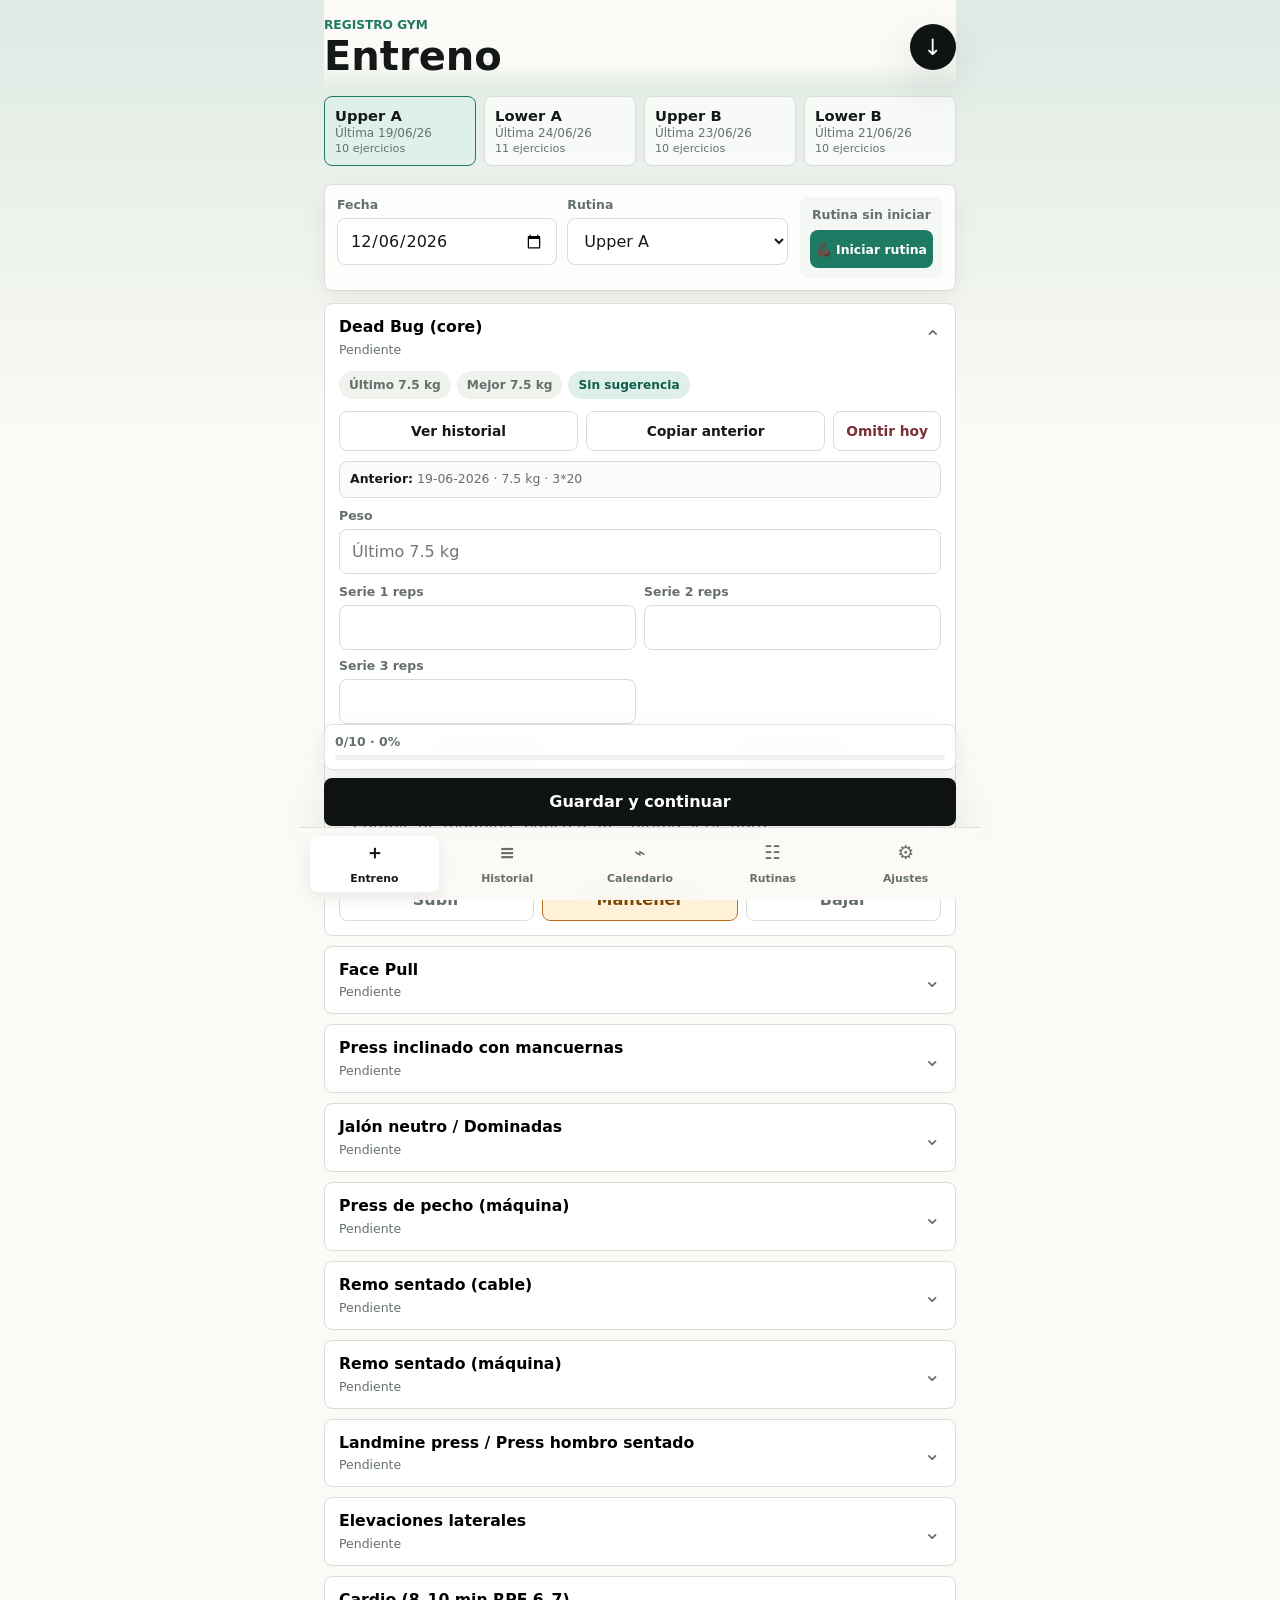
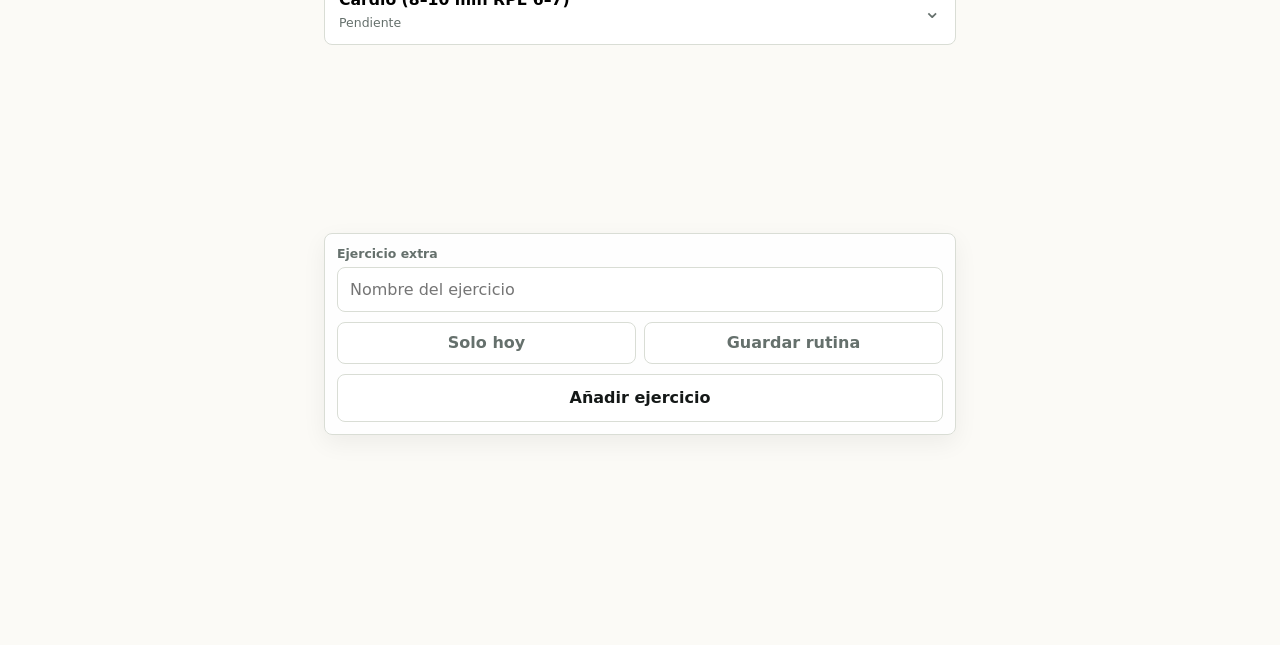
==== commit b9336a98: "Allow skipping exercises during workout" ====
--- a/index.html
+++ b/index.html
@@ -6,7 +6,7 @@
     <meta name="theme-color" content="#101313" />
     <title>Registro Gym</title>
     <link rel="manifest" href="./manifest.webmanifest" />
-    <link rel="stylesheet" href="./styles.css?v=20260629-main-release" />
+    <link rel="stylesheet" href="./styles.css?v=20260705-skip-exercise" />
   </head>
   <body>
     <div class="app-shell">
@@ -190,6 +190,7 @@
           <div class="exercise-actions">
             <button class="history-button" type="button">Ver historial</button>
             <button class="copy-previous-button" type="button">Copiar anterior</button>
+            <button class="skip-exercise-button" type="button">Omitir hoy</button>
           </div>
           <div class="previous-summary"></div>
           <div class="set-grid">
@@ -233,7 +234,7 @@
         <div class="exercise-timeline" id="exerciseTimeline"></div>
       </section>
     </div>
-    <script src="./seed-history.js?v=20260629-main-release"></script>
-    <script src="./app.js?v=20260629-main-release"></script>
+    <script src="./seed-history.js?v=20260705-skip-exercise"></script>
+    <script src="./app.js?v=20260705-skip-exercise"></script>
   </body>
 </html>
--- a/styles.css
+++ b/styles.css
@@ -381,13 +381,14 @@
 
 .exercise-actions {
   display: grid;
-  grid-template-columns: 1fr 1fr;
+  grid-template-columns: 1fr 1fr auto;
   gap: 8px;
   margin-bottom: 10px;
 }
 
 .history-button,
-.copy-previous-button {
+.copy-previous-button,
+.skip-exercise-button {
   display: inline-flex;
   width: 100%;
   min-height: 40px;
@@ -399,6 +400,12 @@
   background: #fff;
   font-size: 0.86rem;
   font-weight: 850;
+}
+
+.skip-exercise-button {
+  width: auto;
+  padding: 0 12px;
+  color: #7d2f37;
 }
 
 .copy-previous-button:disabled {
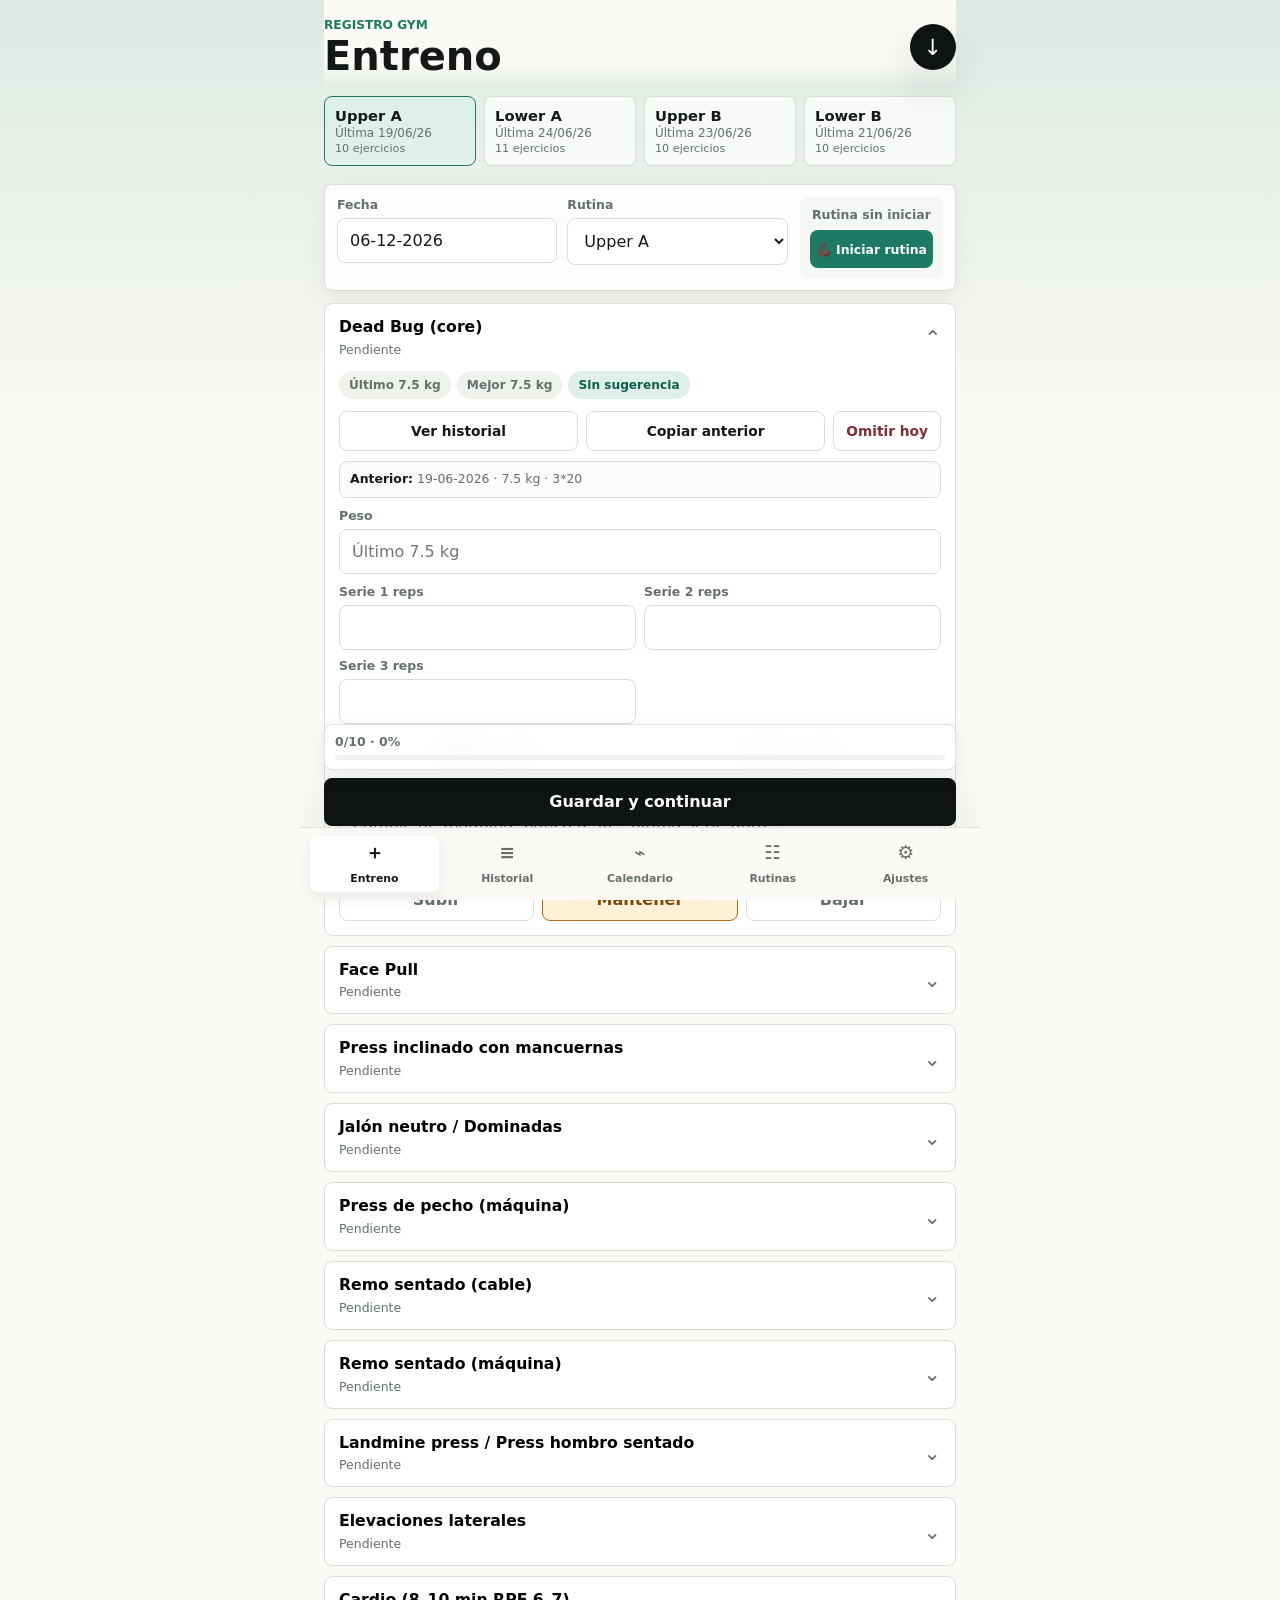
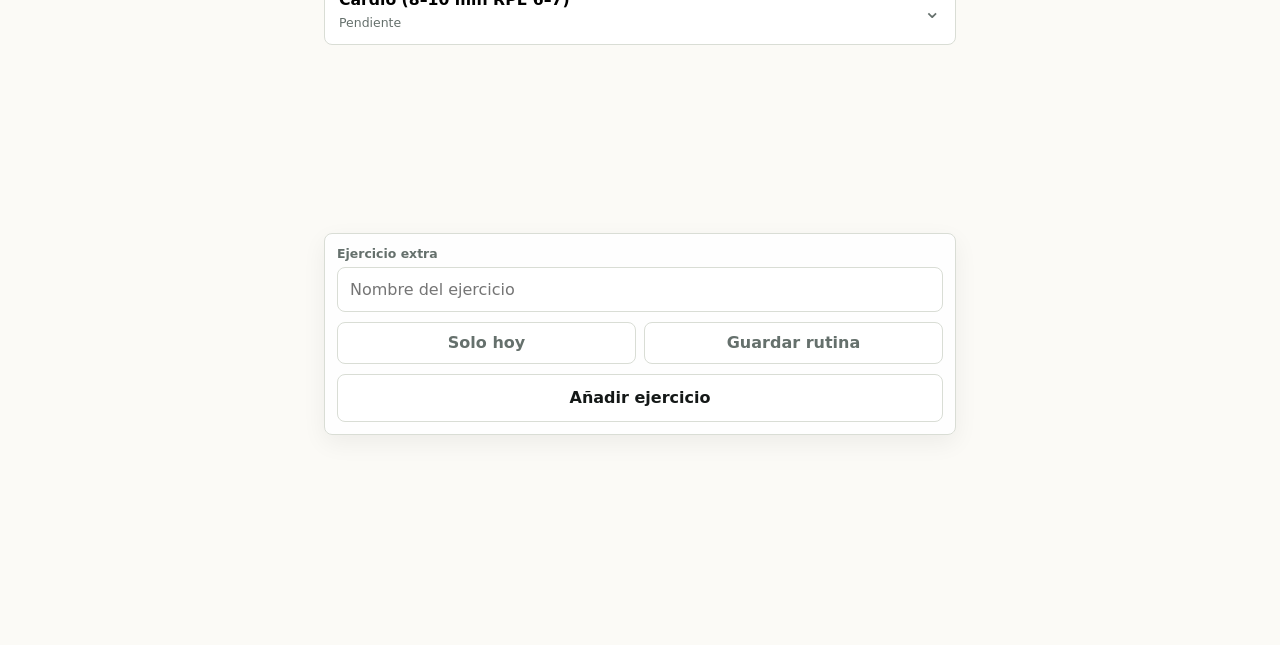
==== commit b3db6ce3: "Use today's local date when starting workouts" ====
--- a/index.html
+++ b/index.html
@@ -6,7 +6,7 @@
     <meta name="theme-color" content="#101313" />
     <title>Registro Gym</title>
     <link rel="manifest" href="./manifest.webmanifest" />
-    <link rel="stylesheet" href="./styles.css?v=20260705-skip-exercise" />
+    <link rel="stylesheet" href="./styles.css?v=20261106-today" />
   </head>
   <body>
     <div class="app-shell">
@@ -28,7 +28,7 @@
             <div class="session-meta">
               <label>
                 <span>Fecha</span>
-                <input id="sessionDate" type="date" />
+                <input id="sessionDate" type="text" readonly aria-label="Fecha automática del entreno" />
               </label>
               <label>
                 <span>Rutina</span>
@@ -96,6 +96,24 @@
               <button class="small-icon-button" id="nextMonthButton" type="button" aria-label="Mes siguiente" title="Mes siguiente">›</button>
             </div>
             <div class="calendar-grid" id="calendarGrid" aria-label="Calendario mensual"></div>
+          </section>
+          <section class="calendar-add-panel">
+            <h2>Registro suelto</h2>
+            <div class="free-workout-grid">
+              <label>
+                <span>Fecha</span>
+                <input id="freeWorkoutDate" type="date" />
+              </label>
+              <label>
+                <span>Entreno</span>
+                <input id="freeWorkoutName" placeholder="Ej. Cardio suave, movilidad, paseo largo..." />
+              </label>
+            </div>
+            <label>
+              <span>Descripción breve</span>
+              <textarea id="freeWorkoutNotes" rows="3" placeholder="Qué hiciste, sensaciones, duración aproximada..."></textarea>
+            </label>
+            <button class="secondary-button" id="saveFreeWorkoutButton" type="button">Añadir registro</button>
           </section>
           <div class="month-workout-list" id="monthWorkoutList"></div>
         </section>
@@ -234,7 +252,7 @@
         <div class="exercise-timeline" id="exerciseTimeline"></div>
       </section>
     </div>
-    <script src="./seed-history.js?v=20260705-skip-exercise"></script>
-    <script src="./app.js?v=20260705-skip-exercise"></script>
+    <script src="./seed-history.js?v=20260814-freeform-calendar"></script>
+    <script src="./app.js?v=20261106-today"></script>
   </body>
 </html>
--- a/styles.css
+++ b/styles.css
@@ -730,6 +730,10 @@
   font-weight: 850;
 }
 
+button.calendar-day {
+  cursor: pointer;
+}
+
 .calendar-day.is-empty {
   border-color: transparent;
   background: transparent;
@@ -742,6 +746,32 @@
   box-shadow: inset 0 0 0 1px rgba(31, 122, 100, 0.18);
 }
 
+.calendar-day.is-selected {
+  border-color: var(--dark);
+  box-shadow: inset 0 0 0 2px var(--dark);
+}
+
+.calendar-add-panel {
+  display: grid;
+  gap: 10px;
+  margin-bottom: 12px;
+  border: 1px solid var(--line);
+  border-radius: 8px;
+  padding: 12px;
+  background: rgba(255, 255, 255, 0.86);
+  box-shadow: 0 8px 24px rgba(19, 24, 23, 0.06);
+}
+
+.calendar-add-panel h2 {
+  margin: 0;
+}
+
+.free-workout-grid {
+  display: grid;
+  grid-template-columns: minmax(0, 0.8fr) minmax(0, 1.2fr);
+  gap: 10px;
+}
+
 .month-workout-list {
   display: grid;
   gap: 8px;
@@ -784,9 +814,18 @@
 }
 
 .month-table-row strong {
+  display: grid;
+  gap: 3px;
   min-width: 0;
   overflow-wrap: anywhere;
   font-size: 0.9rem;
+}
+
+.month-table-row strong small {
+  color: var(--muted);
+  font-size: 0.76rem;
+  font-weight: 700;
+  line-height: 1.25;
 }
 
 .calendar-delete-button {
@@ -862,13 +901,29 @@
 
 .routine-exercise-row {
   display: grid;
-  grid-template-columns: 1fr auto;
+  grid-template-columns: minmax(0, 1fr) auto;
   gap: 8px;
   align-items: center;
   border: 1px solid var(--line);
   border-radius: 8px;
   padding: 8px 8px 8px 10px;
   background: #fff;
+}
+
+.routine-exercise-actions {
+  display: flex;
+  gap: 4px;
+}
+
+.routine-exercise-actions button:disabled {
+  opacity: 0.35;
+  cursor: default;
+}
+
+.routine-manager-card > select,
+.routine-add-row input,
+.routine-manager-head input {
+  min-width: 0;
 }
 
 .routine-exercise-row span {
@@ -1125,6 +1180,7 @@
   }
 
   .session-start-panel,
+  .free-workout-grid,
   .long-session-alert div {
     grid-template-columns: 1fr;
   }
